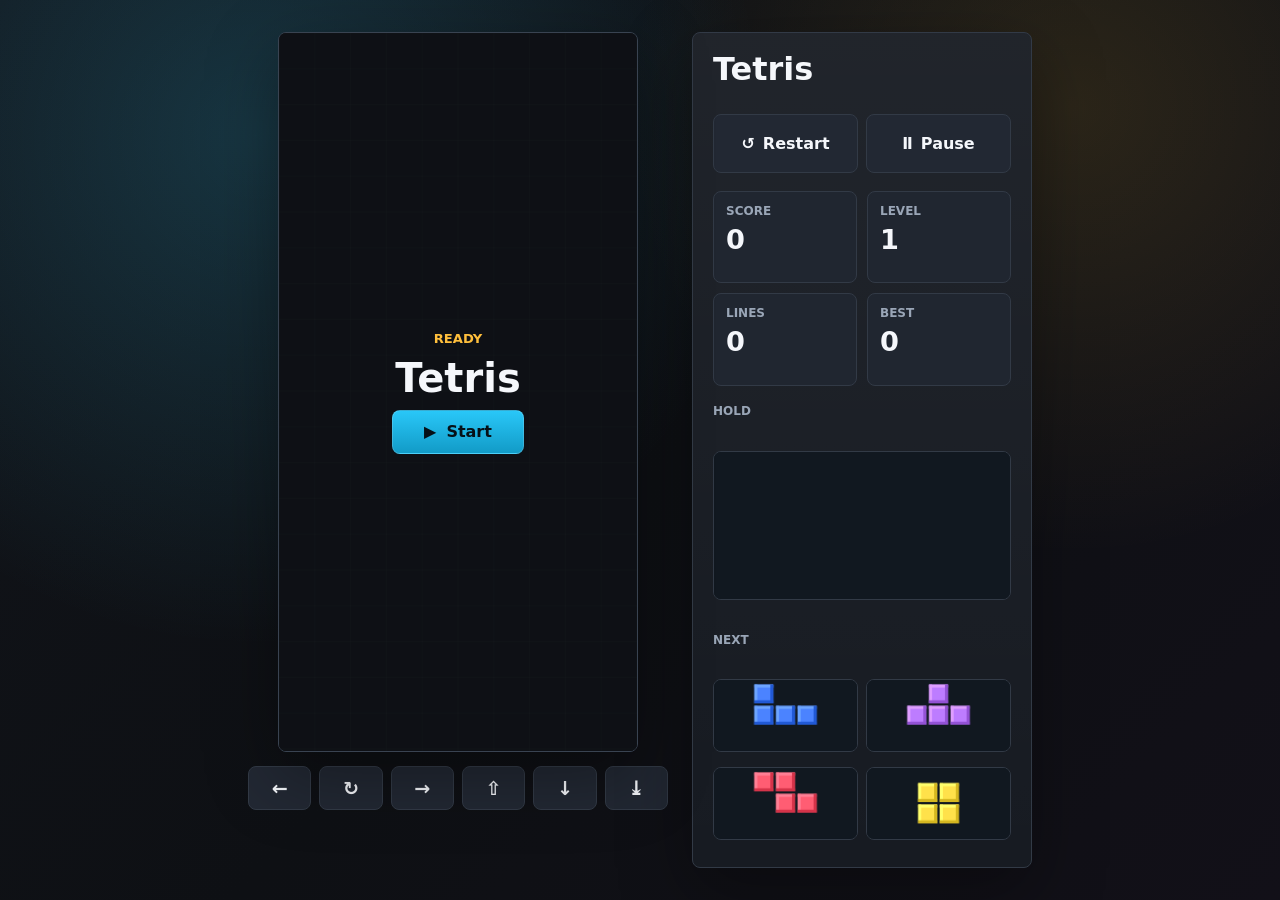
==== index.html @ 133fed8d "Add files via upload" ====
<!doctype html>
<html lang="en">
  <head>
    <meta charset="utf-8">
    <meta name="viewport" content="width=device-width, initial-scale=1">
    <title>Tetris</title>
    <link rel="stylesheet" href="./styles.css">
  </head>
  <body>
    <main class="app-shell">
      <section class="game-column" aria-label="Tetris board">
        <div class="board-shell">
          <canvas id="board" aria-label="Tetris play field"></canvas>
          <div class="board-overlay" id="overlay">
            <p class="overlay-kicker" id="overlayKicker">Ready</p>
            <h2 id="overlayTitle">Tetris</h2>
            <button class="primary-action" id="overlayAction" type="button">
              <span aria-hidden="true">▶</span>
              <span>Start</span>
            </button>
          </div>
        </div>

        <div class="touch-controls" aria-label="Touch controls">
          <button type="button" data-action="left" title="Move left" aria-label="Move left">←</button>
          <button type="button" data-action="rotate" title="Rotate" aria-label="Rotate">↻</button>
          <button type="button" data-action="right" title="Move right" aria-label="Move right">→</button>
          <button type="button" data-action="hold" title="Hold / swap with Shift" aria-label="Hold or swap piece with Shift">⇧</button>
          <button type="button" data-action="down" title="Soft drop" aria-label="Soft drop">↓</button>
          <button type="button" data-action="drop" title="Hard drop" aria-label="Hard drop">⤓</button>
        </div>
      </section>

      <aside class="side-panel" aria-label="Game status">
        <header class="title-row">
          <h1>Tetris</h1>
          <div class="button-row">
            <button type="button" id="startButton" title="Start or restart">
              <span aria-hidden="true">↺</span>
              <span>Restart</span>
            </button>
            <button type="button" id="pauseButton" title="Pause or resume">
              <span aria-hidden="true">Ⅱ</span>
              <span>Pause</span>
            </button>
          </div>
        </header>

        <div class="score-grid">
          <div>
            <span>Score</span>
            <strong id="score">0</strong>
          </div>
          <div>
            <span>Level</span>
            <strong id="level">1</strong>
          </div>
          <div>
            <span>Lines</span>
            <strong id="lines">0</strong>
          </div>
          <div>
            <span>Best</span>
            <strong id="best">0</strong>
          </div>
        </div>

        <section class="preview-zone" aria-label="Held piece">
          <h2>Hold</h2>
          <canvas id="hold" aria-label="Held piece"></canvas>
        </section>

        <section class="preview-zone" aria-label="Upcoming pieces">
          <h2>Next</h2>
          <div class="next-stack">
            <canvas class="next-piece" data-next="0" aria-label="Next piece 1"></canvas>
            <canvas class="next-piece" data-next="1" aria-label="Next piece 2"></canvas>
            <canvas class="next-piece" data-next="2" aria-label="Next piece 3"></canvas>
            <canvas class="next-piece" data-next="3" aria-label="Next piece 4"></canvas>
          </div>
        </section>
      </aside>
    </main>

    <script src="./game.js"></script>
  </body>
</html>
---- styles.css ----
:root {
  color-scheme: dark;
  --page: #0e1014;
  --panel: #171b22;
  --panel-2: #202630;
  --line: #323a46;
  --text: #f5f7fb;
  --muted: #9aa6b7;
  --accent: #38d3ff;
  --accent-2: #ffbf3c;
  --danger: #ff5d73;
  --shadow: 0 24px 70px rgba(0, 0, 0, 0.34);
}

* {
  box-sizing: border-box;
}

html,
body {
  min-height: 100%;
}

body {
  margin: 0;
  background:
    radial-gradient(circle at 20% 15%, rgba(56, 211, 255, 0.18), transparent 32rem),
    radial-gradient(circle at 84% 12%, rgba(255, 191, 60, 0.12), transparent 28rem),
    linear-gradient(135deg, #11141a 0%, var(--page) 52%, #121018 100%);
  color: var(--text);
  font-family: Inter, ui-sans-serif, system-ui, -apple-system, BlinkMacSystemFont, "Segoe UI", sans-serif;
}

button {
  border: 1px solid var(--line);
  border-radius: 8px;
  background: #222833;
  color: var(--text);
  cursor: pointer;
  font: inherit;
  font-weight: 700;
  min-height: 44px;
  transition: background 160ms ease, border-color 160ms ease, transform 120ms ease;
}

button:hover {
  background: #2b3340;
  border-color: #536073;
}

button:active {
  transform: translateY(1px);
}

button:focus-visible {
  outline: 3px solid rgba(56, 211, 255, 0.5);
  outline-offset: 2px;
}

.app-shell {
  align-items: start;
  display: grid;
  gap: 24px;
  grid-template-columns: minmax(300px, 420px) minmax(280px, 340px);
  justify-content: center;
  min-height: 100vh;
  padding: 32px 20px;
}

.game-column {
  display: grid;
  gap: 14px;
  justify-items: center;
}

.board-shell {
  aspect-ratio: 1 / 2;
  background:
    linear-gradient(180deg, rgba(255, 255, 255, 0.055), rgba(255, 255, 255, 0)),
    #10141a;
  border: 1px solid #394351;
  border-radius: 8px;
  box-shadow: var(--shadow), inset 0 0 0 1px rgba(255, 255, 255, 0.035);
  overflow: hidden;
  position: relative;
  width: min(100%, 420px, calc((100vh - 180px) / 2));
}

#board {
  display: block;
  height: 100%;
  width: 100%;
}

.board-overlay {
  align-content: center;
  background: rgba(14, 16, 20, 0.78);
  display: grid;
  gap: 12px;
  inset: 0;
  justify-items: center;
  padding: 24px;
  position: absolute;
  text-align: center;
}

.board-overlay[hidden] {
  display: none;
}

.overlay-kicker {
  color: var(--accent-2);
  font-size: 0.82rem;
  font-weight: 800;
  margin: 0;
  text-transform: uppercase;
}

.board-overlay h2 {
  font-size: 2.5rem;
  line-height: 1;
  margin: 0;
}

.primary-action {
  align-items: center;
  background: linear-gradient(180deg, #29c7f8, #129bc7);
  border-color: rgba(255, 255, 255, 0.16);
  color: #061017;
  display: inline-flex;
  gap: 10px;
  justify-content: center;
  min-width: 132px;
  padding: 0 18px;
}

.primary-action:hover {
  background: linear-gradient(180deg, #57dcff, #1fb3df);
  border-color: rgba(255, 255, 255, 0.24);
}

.touch-controls {
  display: grid;
  gap: 8px;
  grid-template-columns: repeat(6, minmax(44px, 1fr));
  max-width: 420px;
  width: 100%;
}

.touch-controls button {
  align-items: center;
  display: grid;
  font-size: 1.2rem;
  justify-items: center;
  padding: 0;
}

.side-panel {
  align-self: stretch;
  background: linear-gradient(180deg, rgba(255, 255, 255, 0.045), rgba(255, 255, 255, 0)), var(--panel);
  border: 1px solid var(--line);
  border-radius: 8px;
  box-shadow: var(--shadow);
  display: grid;
  gap: 18px;
  padding: 20px;
}

.title-row {
  display: grid;
  gap: 14px;
}

h1 {
  font-size: 2rem;
  line-height: 1;
  margin: 0;
}

.button-row {
  display: grid;
  gap: 8px;
  grid-template-columns: 1fr 1fr;
}

.button-row button {
  align-items: center;
  display: inline-flex;
  gap: 8px;
  justify-content: center;
  min-width: 0;
  padding: 0 12px;
}

.score-grid {
  display: grid;
  gap: 10px;
  grid-template-columns: 1fr 1fr;
}

.score-grid div {
  background: var(--panel-2);
  border: 1px solid var(--line);
  border-radius: 8px;
  min-height: 78px;
  padding: 12px;
}

.score-grid span,
.preview-zone h2 {
  color: var(--muted);
  display: block;
  font-size: 0.75rem;
  font-weight: 800;
  margin: 0 0 8px;
  text-transform: uppercase;
}

.score-grid strong {
  display: block;
  font-size: 1.7rem;
  line-height: 1;
  overflow-wrap: anywhere;
}

.preview-zone {
  display: grid;
  gap: 10px;
}

#hold,
.next-piece {
  background: #111820;
  border: 1px solid var(--line);
  border-radius: 8px;
  display: block;
  width: 100%;
}

#hold {
  aspect-ratio: 2 / 1;
}

.next-stack {
  display: grid;
  gap: 8px;
  grid-template-columns: 1fr 1fr;
}

.next-piece {
  aspect-ratio: 2 / 1;
}

@media (max-width: 820px) {
  body {
    min-height: 100%;
  }

  .app-shell {
    grid-template-columns: minmax(280px, 420px);
    padding: 16px;
  }

  .board-shell {
    width: min(100%, 420px);
  }

  .side-panel {
    width: 100%;
  }
}

@media (max-width: 480px) {
  .app-shell {
    gap: 14px;
    padding: 10px;
  }

  .touch-controls {
    grid-template-columns: repeat(3, minmax(56px, 1fr));
  }

  .side-panel {
    gap: 14px;
    padding: 14px;
  }

  .button-row {
    grid-template-columns: 1fr;
  }

  .score-grid strong {
    font-size: 1.45rem;
  }
}
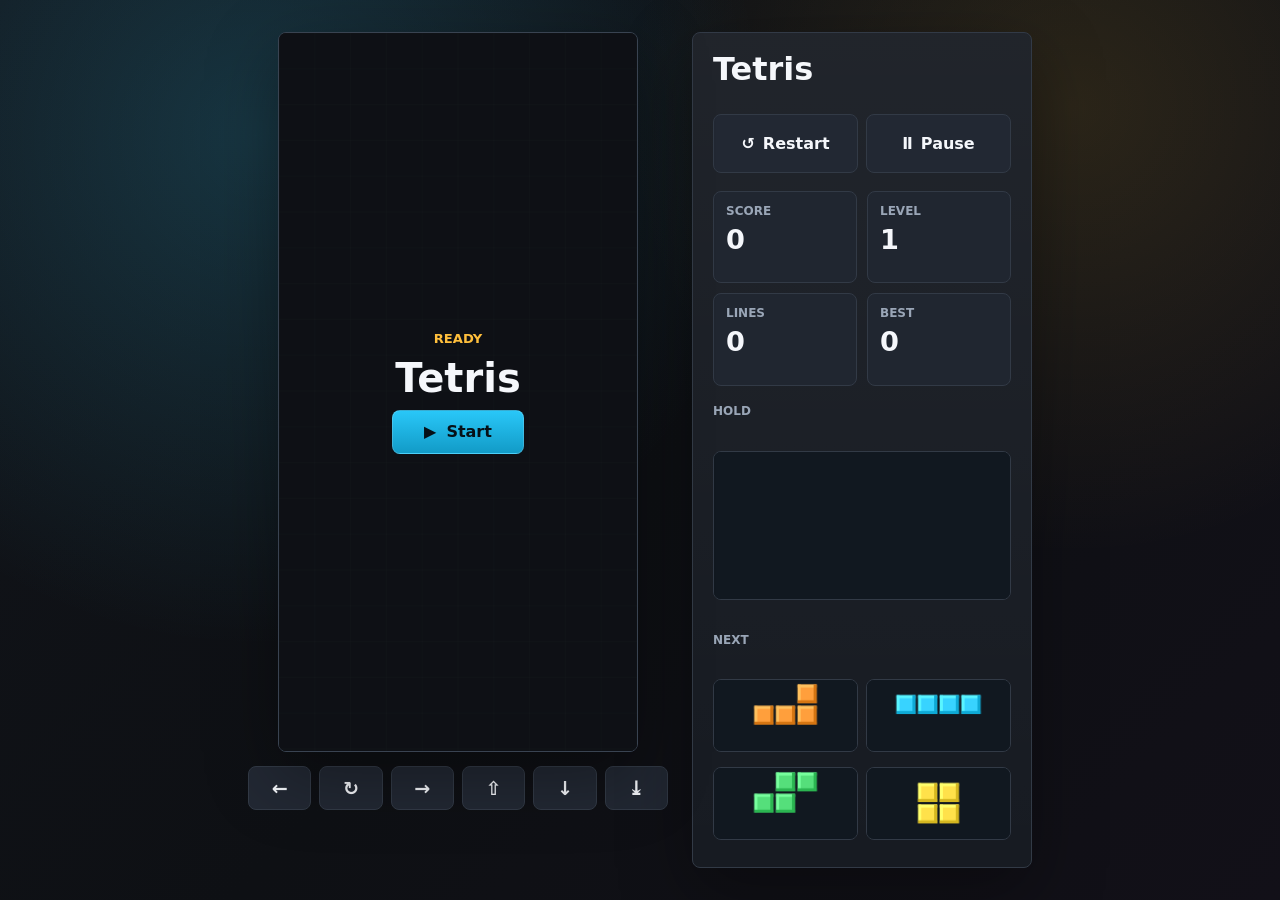
==== commit e573bd6f: "Organize Tetris assets and move lecture notebook to CSE 20" ====
--- a/index.html
+++ b/index.html
@@ -4,7 +4,7 @@
     <meta charset="utf-8">
     <meta name="viewport" content="width=device-width, initial-scale=1">
     <title>Tetris</title>
-    <link rel="stylesheet" href="./styles.css">
+    <link rel="stylesheet" href="./assets/css/styles.css">
   </head>
   <body>
     <main class="app-shell">
@@ -82,6 +82,6 @@
       </aside>
     </main>
 
-    <script src="./game.js"></script>
+    <script src="./assets/js/game.js"></script>
   </body>
 </html>
--- a/assets/css/styles.css
+++ b/assets/css/styles.css
@@ -0,0 +1,295 @@
+:root {
+  color-scheme: dark;
+  --page: #0e1014;
+  --panel: #171b22;
+  --panel-2: #202630;
+  --line: #323a46;
+  --text: #f5f7fb;
+  --muted: #9aa6b7;
+  --accent: #38d3ff;
+  --accent-2: #ffbf3c;
+  --danger: #ff5d73;
+  --shadow: 0 24px 70px rgba(0, 0, 0, 0.34);
+}
+
+* {
+  box-sizing: border-box;
+}
+
+html,
+body {
+  min-height: 100%;
+}
+
+body {
+  margin: 0;
+  background:
+    radial-gradient(circle at 20% 15%, rgba(56, 211, 255, 0.18), transparent 32rem),
+    radial-gradient(circle at 84% 12%, rgba(255, 191, 60, 0.12), transparent 28rem),
+    linear-gradient(135deg, #11141a 0%, var(--page) 52%, #121018 100%);
+  color: var(--text);
+  font-family: Inter, ui-sans-serif, system-ui, -apple-system, BlinkMacSystemFont, "Segoe UI", sans-serif;
+}
+
+button {
+  border: 1px solid var(--line);
+  border-radius: 8px;
+  background: #222833;
+  color: var(--text);
+  cursor: pointer;
+  font: inherit;
+  font-weight: 700;
+  min-height: 44px;
+  transition: background 160ms ease, border-color 160ms ease, transform 120ms ease;
+}
+
+button:hover {
+  background: #2b3340;
+  border-color: #536073;
+}
+
+button:active {
+  transform: translateY(1px);
+}
+
+button:focus-visible {
+  outline: 3px solid rgba(56, 211, 255, 0.5);
+  outline-offset: 2px;
+}
+
+.app-shell {
+  align-items: start;
+  display: grid;
+  gap: 24px;
+  grid-template-columns: minmax(300px, 420px) minmax(280px, 340px);
+  justify-content: center;
+  min-height: 100vh;
+  padding: 32px 20px;
+}
+
+.game-column {
+  display: grid;
+  gap: 14px;
+  justify-items: center;
+}
+
+.board-shell {
+  aspect-ratio: 1 / 2;
+  background:
+    linear-gradient(180deg, rgba(255, 255, 255, 0.055), rgba(255, 255, 255, 0)),
+    #10141a;
+  border: 1px solid #394351;
+  border-radius: 8px;
+  box-shadow: var(--shadow), inset 0 0 0 1px rgba(255, 255, 255, 0.035);
+  overflow: hidden;
+  position: relative;
+  width: min(100%, 420px, calc((100vh - 180px) / 2));
+}
+
+#board {
+  display: block;
+  height: 100%;
+  width: 100%;
+}
+
+.board-overlay {
+  align-content: center;
+  background: rgba(14, 16, 20, 0.78);
+  display: grid;
+  gap: 12px;
+  inset: 0;
+  justify-items: center;
+  padding: 24px;
+  position: absolute;
+  text-align: center;
+}
+
+.board-overlay[hidden] {
+  display: none;
+}
+
+.overlay-kicker {
+  color: var(--accent-2);
+  font-size: 0.82rem;
+  font-weight: 800;
+  margin: 0;
+  text-transform: uppercase;
+}
+
+.board-overlay h2 {
+  font-size: 2.5rem;
+  line-height: 1;
+  margin: 0;
+}
+
+.primary-action {
+  align-items: center;
+  background: linear-gradient(180deg, #29c7f8, #129bc7);
+  border-color: rgba(255, 255, 255, 0.16);
+  color: #061017;
+  display: inline-flex;
+  gap: 10px;
+  justify-content: center;
+  min-width: 132px;
+  padding: 0 18px;
+}
+
+.primary-action:hover {
+  background: linear-gradient(180deg, #57dcff, #1fb3df);
+  border-color: rgba(255, 255, 255, 0.24);
+}
+
+.touch-controls {
+  display: grid;
+  gap: 8px;
+  grid-template-columns: repeat(6, minmax(44px, 1fr));
+  max-width: 420px;
+  width: 100%;
+}
+
+.touch-controls button {
+  align-items: center;
+  display: grid;
+  font-size: 1.2rem;
+  justify-items: center;
+  padding: 0;
+}
+
+.side-panel {
+  align-self: stretch;
+  background: linear-gradient(180deg, rgba(255, 255, 255, 0.045), rgba(255, 255, 255, 0)), var(--panel);
+  border: 1px solid var(--line);
+  border-radius: 8px;
+  box-shadow: var(--shadow);
+  display: grid;
+  gap: 18px;
+  padding: 20px;
+}
+
+.title-row {
+  display: grid;
+  gap: 14px;
+}
+
+h1 {
+  font-size: 2rem;
+  line-height: 1;
+  margin: 0;
+}
+
+.button-row {
+  display: grid;
+  gap: 8px;
+  grid-template-columns: 1fr 1fr;
+}
+
+.button-row button {
+  align-items: center;
+  display: inline-flex;
+  gap: 8px;
+  justify-content: center;
+  min-width: 0;
+  padding: 0 12px;
+}
+
+.score-grid {
+  display: grid;
+  gap: 10px;
+  grid-template-columns: 1fr 1fr;
+}
+
+.score-grid div {
+  background: var(--panel-2);
+  border: 1px solid var(--line);
+  border-radius: 8px;
+  min-height: 78px;
+  padding: 12px;
+}
+
+.score-grid span,
+.preview-zone h2 {
+  color: var(--muted);
+  display: block;
+  font-size: 0.75rem;
+  font-weight: 800;
+  margin: 0 0 8px;
+  text-transform: uppercase;
+}
+
+.score-grid strong {
+  display: block;
+  font-size: 1.7rem;
+  line-height: 1;
+  overflow-wrap: anywhere;
+}
+
+.preview-zone {
+  display: grid;
+  gap: 10px;
+}
+
+#hold,
+.next-piece {
+  background: #111820;
+  border: 1px solid var(--line);
+  border-radius: 8px;
+  display: block;
+  width: 100%;
+}
+
+#hold {
+  aspect-ratio: 2 / 1;
+}
+
+.next-stack {
+  display: grid;
+  gap: 8px;
+  grid-template-columns: 1fr 1fr;
+}
+
+.next-piece {
+  aspect-ratio: 2 / 1;
+}
+
+@media (max-width: 820px) {
+  body {
+    min-height: 100%;
+  }
+
+  .app-shell {
+    grid-template-columns: minmax(280px, 420px);
+    padding: 16px;
+  }
+
+  .board-shell {
+    width: min(100%, 420px);
+  }
+
+  .side-panel {
+    width: 100%;
+  }
+}
+
+@media (max-width: 480px) {
+  .app-shell {
+    gap: 14px;
+    padding: 10px;
+  }
+
+  .touch-controls {
+    grid-template-columns: repeat(3, minmax(56px, 1fr));
+  }
+
+  .side-panel {
+    gap: 14px;
+    padding: 14px;
+  }
+
+  .button-row {
+    grid-template-columns: 1fr;
+  }
+
+  .score-grid strong {
+    font-size: 1.45rem;
+  }
+}
